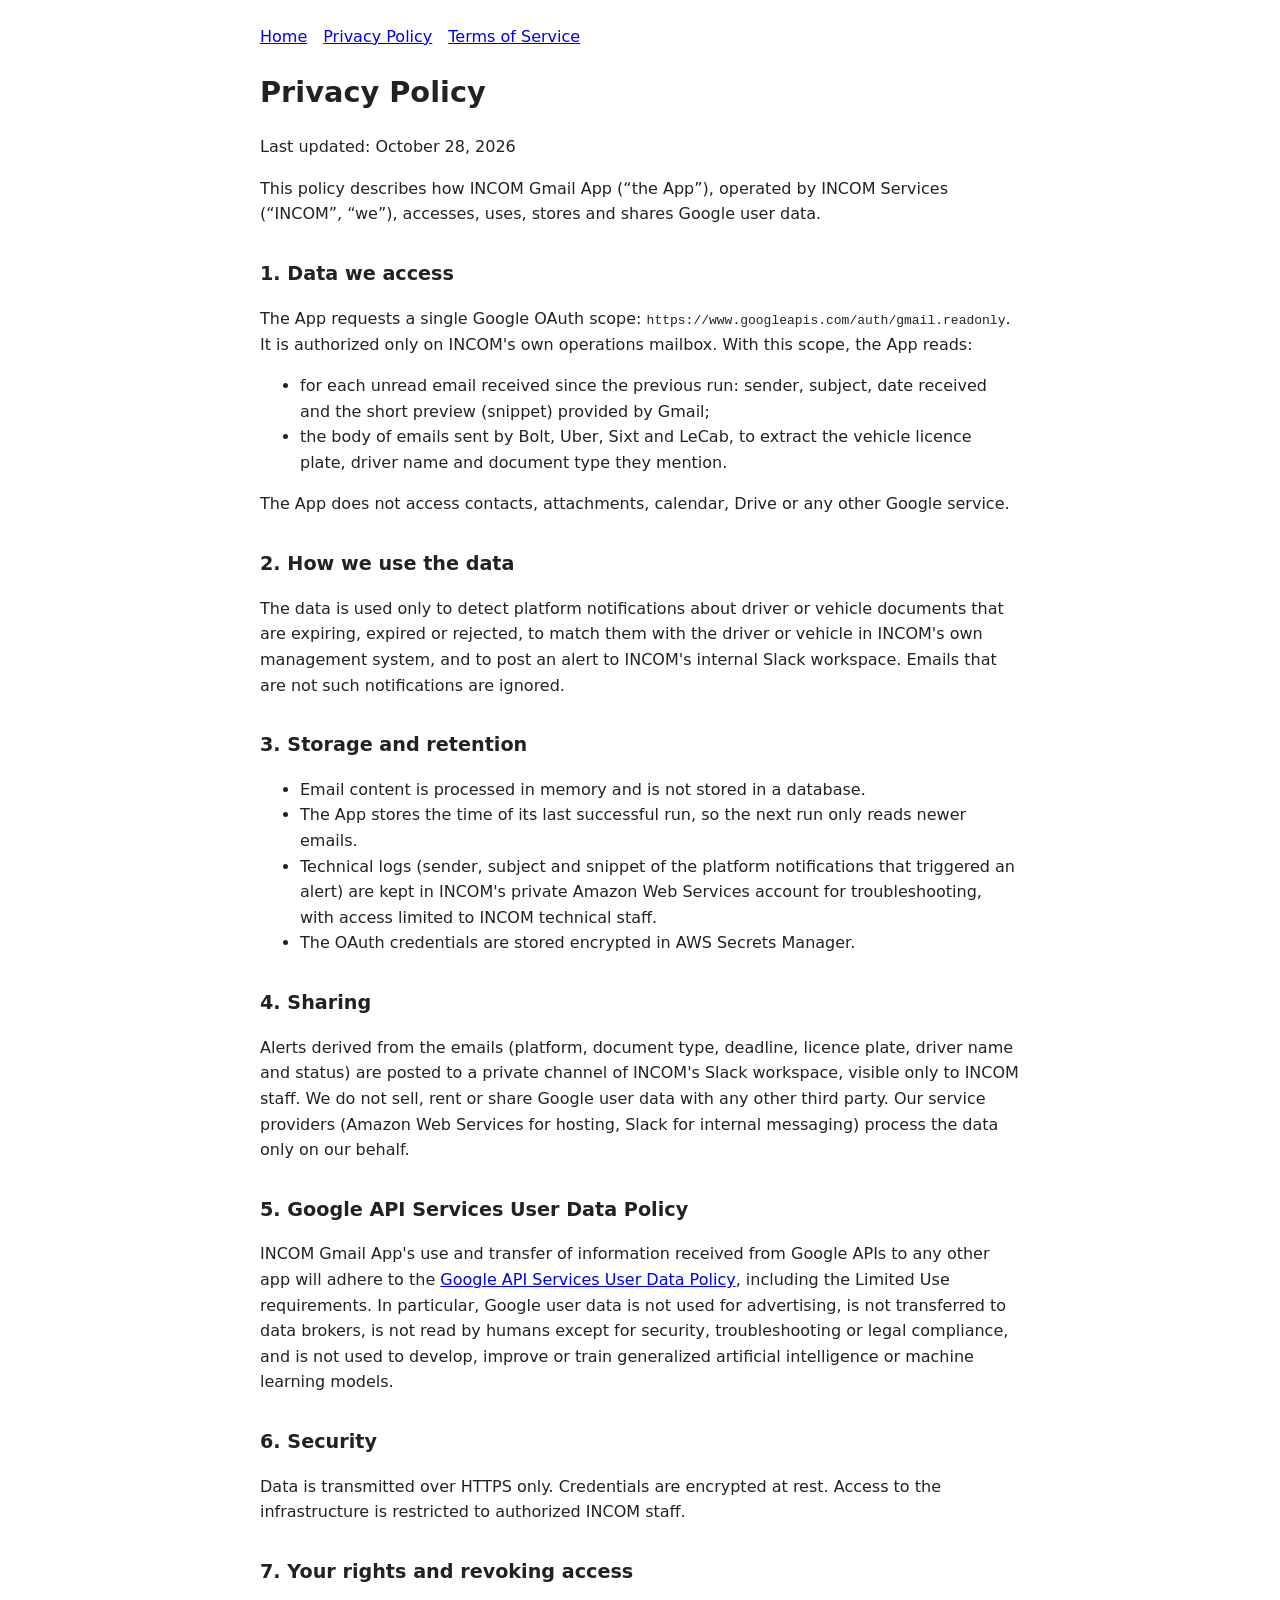
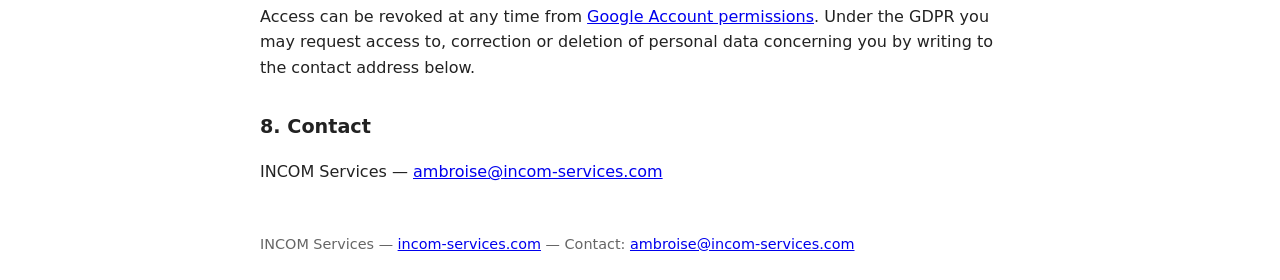
==== privacy.html @ df79249b "Add home page, privacy policy and terms of service Co-Authored-By: Claude Opus 5.5 <noreply@anthropi" ====
<!doctype html>
<html lang="en">
<head>
<meta charset="utf-8">
<meta name="viewport" content="width=device-width, initial-scale=1">
<title>Privacy Policy — INCOM Gmail App</title>
<link rel="stylesheet" href="style.css">
</head>
<body>
<nav><a href="./">Home</a><a href="privacy.html">Privacy Policy</a><a href="terms.html">Terms of Service</a></nav>
<h1>Privacy Policy</h1>
<p>Last updated: October 28, 2026</p>
<p>This policy describes how INCOM Gmail App (“the App”), operated by INCOM Services (“INCOM”, “we”), accesses, uses, stores and shares Google user data.</p>

<h2>1. Data we access</h2>
<p>The App requests a single Google OAuth scope: <code>https://www.googleapis.com/auth/gmail.readonly</code>. It is authorized only on INCOM's own operations mailbox. With this scope, the App reads:</p>
<ul>
  <li>for each unread email received since the previous run: sender, subject, date received and the short preview (snippet) provided by Gmail;</li>
  <li>the body of emails sent by Bolt, Uber, Sixt and LeCab, to extract the vehicle licence plate, driver name and document type they mention.</li>
</ul>
<p>The App does not access contacts, attachments, calendar, Drive or any other Google service.</p>

<h2>2. How we use the data</h2>
<p>The data is used only to detect platform notifications about driver or vehicle documents that are expiring, expired or rejected, to match them with the driver or vehicle in INCOM's own management system, and to post an alert to INCOM's internal Slack workspace. Emails that are not such notifications are ignored.</p>

<h2>3. Storage and retention</h2>
<ul>
  <li>Email content is processed in memory and is not stored in a database.</li>
  <li>The App stores the time of its last successful run, so the next run only reads newer emails.</li>
  <li>Technical logs (sender, subject and snippet of the platform notifications that triggered an alert) are kept in INCOM's private Amazon Web Services account for troubleshooting, with access limited to INCOM technical staff.</li>
  <li>The OAuth credentials are stored encrypted in AWS Secrets Manager.</li>
</ul>

<h2>4. Sharing</h2>
<p>Alerts derived from the emails (platform, document type, deadline, licence plate, driver name and status) are posted to a private channel of INCOM's Slack workspace, visible only to INCOM staff. We do not sell, rent or share Google user data with any other third party. Our service providers (Amazon Web Services for hosting, Slack for internal messaging) process the data only on our behalf.</p>

<h2>5. Google API Services User Data Policy</h2>
<p>INCOM Gmail App's use and transfer of information received from Google APIs to any other app will adhere to the <a href="https://developers.google.com/terms/api-services-user-data-policy">Google API Services User Data Policy</a>, including the Limited Use requirements. In particular, Google user data is not used for advertising, is not transferred to data brokers, is not read by humans except for security, troubleshooting or legal compliance, and is not used to develop, improve or train generalized artificial intelligence or machine learning models.</p>

<h2>6. Security</h2>
<p>Data is transmitted over HTTPS only. Credentials are encrypted at rest. Access to the infrastructure is restricted to authorized INCOM staff.</p>

<h2>7. Your rights and revoking access</h2>
<p>Access can be revoked at any time from <a href="https://myaccount.google.com/permissions">Google Account permissions</a>. Under the GDPR you may request access to, correction or deletion of personal data concerning you by writing to the contact address below.</p>

<h2>8. Contact</h2>
<p>INCOM Services — <a href="mailto:ambroise@incom-services.com">ambroise@incom-services.com</a></p>
<footer>INCOM Services — <a href="https://incom-services.com">incom-services.com</a> — Contact: <a href="mailto:ambroise@incom-services.com">ambroise@incom-services.com</a></footer>
</body></html>
---- style.css ----
body { font-family: system-ui, sans-serif; max-width: 760px; margin: 0 auto; padding: 24px 16px; line-height: 1.6; color: #222; background: #fff; }
nav a { margin-right: 16px; }
h1 { font-size: 1.8rem; }
h2 { font-size: 1.2rem; margin-top: 2rem; }
footer { margin-top: 3rem; font-size: .9rem; color: #666; }
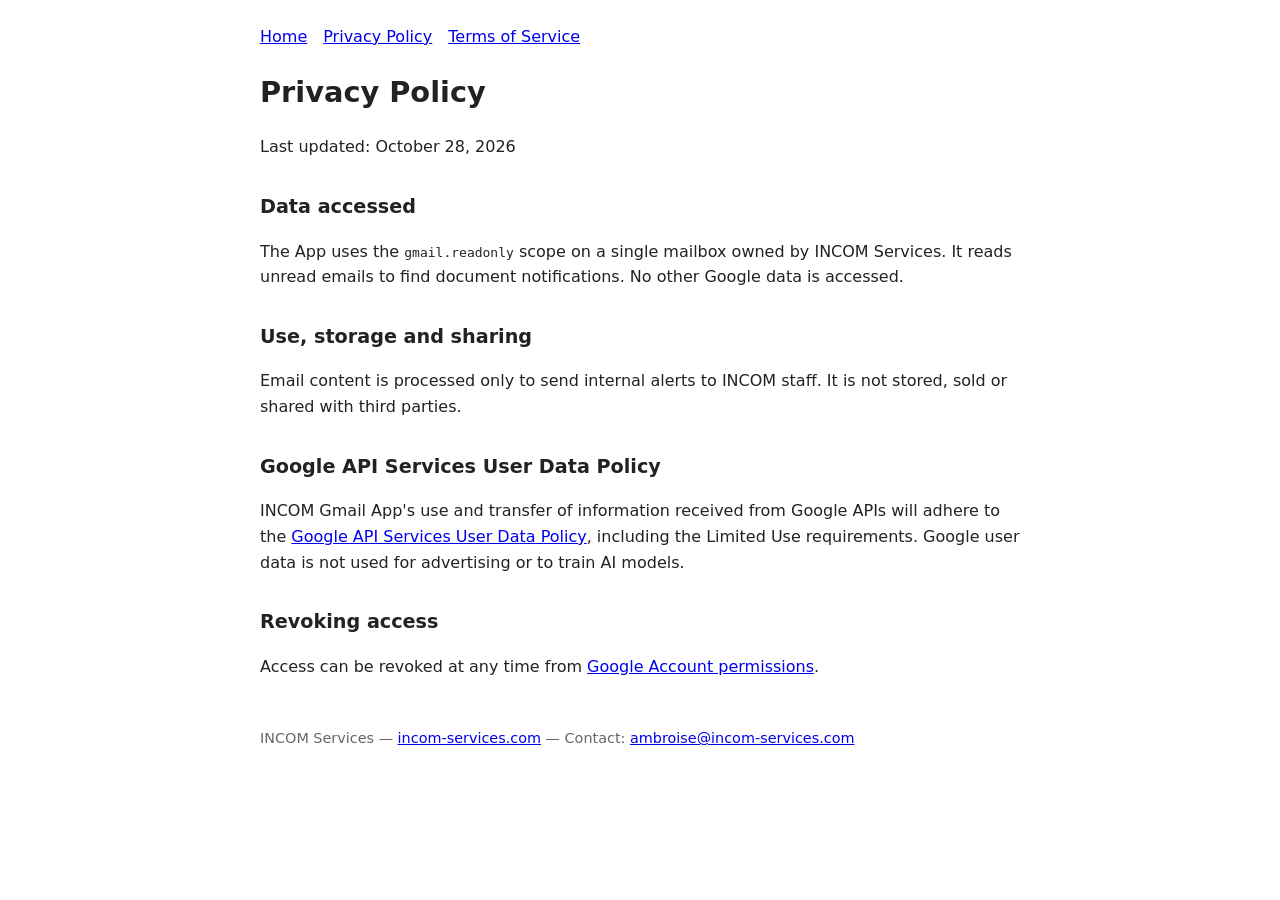
==== commit 5e84eb5e: "Shorten home, privacy and terms pages Co-Authored-By: Claude Opus 5.5 <noreply@anthropic.com>" ====
--- a/privacy.html
+++ b/privacy.html
@@ -10,40 +10,17 @@
 <nav><a href="./">Home</a><a href="privacy.html">Privacy Policy</a><a href="terms.html">Terms of Service</a></nav>
 <h1>Privacy Policy</h1>
 <p>Last updated: October 28, 2026</p>
-<p>This policy describes how INCOM Gmail App (“the App”), operated by INCOM Services (“INCOM”, “we”), accesses, uses, stores and shares Google user data.</p>
 
-<h2>1. Data we access</h2>
-<p>The App requests a single Google OAuth scope: <code>https://www.googleapis.com/auth/gmail.readonly</code>. It is authorized only on INCOM's own operations mailbox. With this scope, the App reads:</p>
-<ul>
-  <li>for each unread email received since the previous run: sender, subject, date received and the short preview (snippet) provided by Gmail;</li>
-  <li>the body of emails sent by Bolt, Uber, Sixt and LeCab, to extract the vehicle licence plate, driver name and document type they mention.</li>
-</ul>
-<p>The App does not access contacts, attachments, calendar, Drive or any other Google service.</p>
+<h2>Data accessed</h2>
+<p>The App uses the <code>gmail.readonly</code> scope on a single mailbox owned by INCOM Services. It reads unread emails to find document notifications. No other Google data is accessed.</p>
 
-<h2>2. How we use the data</h2>
-<p>The data is used only to detect platform notifications about driver or vehicle documents that are expiring, expired or rejected, to match them with the driver or vehicle in INCOM's own management system, and to post an alert to INCOM's internal Slack workspace. Emails that are not such notifications are ignored.</p>
+<h2>Use, storage and sharing</h2>
+<p>Email content is processed only to send internal alerts to INCOM staff. It is not stored, sold or shared with third parties.</p>
 
-<h2>3. Storage and retention</h2>
-<ul>
-  <li>Email content is processed in memory and is not stored in a database.</li>
-  <li>The App stores the time of its last successful run, so the next run only reads newer emails.</li>
-  <li>Technical logs (sender, subject and snippet of the platform notifications that triggered an alert) are kept in INCOM's private Amazon Web Services account for troubleshooting, with access limited to INCOM technical staff.</li>
-  <li>The OAuth credentials are stored encrypted in AWS Secrets Manager.</li>
-</ul>
+<h2>Google API Services User Data Policy</h2>
+<p>INCOM Gmail App's use and transfer of information received from Google APIs will adhere to the <a href="https://developers.google.com/terms/api-services-user-data-policy">Google API Services User Data Policy</a>, including the Limited Use requirements. Google user data is not used for advertising or to train AI models.</p>
 
-<h2>4. Sharing</h2>
-<p>Alerts derived from the emails (platform, document type, deadline, licence plate, driver name and status) are posted to a private channel of INCOM's Slack workspace, visible only to INCOM staff. We do not sell, rent or share Google user data with any other third party. Our service providers (Amazon Web Services for hosting, Slack for internal messaging) process the data only on our behalf.</p>
-
-<h2>5. Google API Services User Data Policy</h2>
-<p>INCOM Gmail App's use and transfer of information received from Google APIs to any other app will adhere to the <a href="https://developers.google.com/terms/api-services-user-data-policy">Google API Services User Data Policy</a>, including the Limited Use requirements. In particular, Google user data is not used for advertising, is not transferred to data brokers, is not read by humans except for security, troubleshooting or legal compliance, and is not used to develop, improve or train generalized artificial intelligence or machine learning models.</p>
-
-<h2>6. Security</h2>
-<p>Data is transmitted over HTTPS only. Credentials are encrypted at rest. Access to the infrastructure is restricted to authorized INCOM staff.</p>
-
-<h2>7. Your rights and revoking access</h2>
-<p>Access can be revoked at any time from <a href="https://myaccount.google.com/permissions">Google Account permissions</a>. Under the GDPR you may request access to, correction or deletion of personal data concerning you by writing to the contact address below.</p>
-
-<h2>8. Contact</h2>
-<p>INCOM Services — <a href="mailto:ambroise@incom-services.com">ambroise@incom-services.com</a></p>
+<h2>Revoking access</h2>
+<p>Access can be revoked at any time from <a href="https://myaccount.google.com/permissions">Google Account permissions</a>.</p>
 <footer>INCOM Services — <a href="https://incom-services.com">incom-services.com</a> — Contact: <a href="mailto:ambroise@incom-services.com">ambroise@incom-services.com</a></footer>
 </body></html>
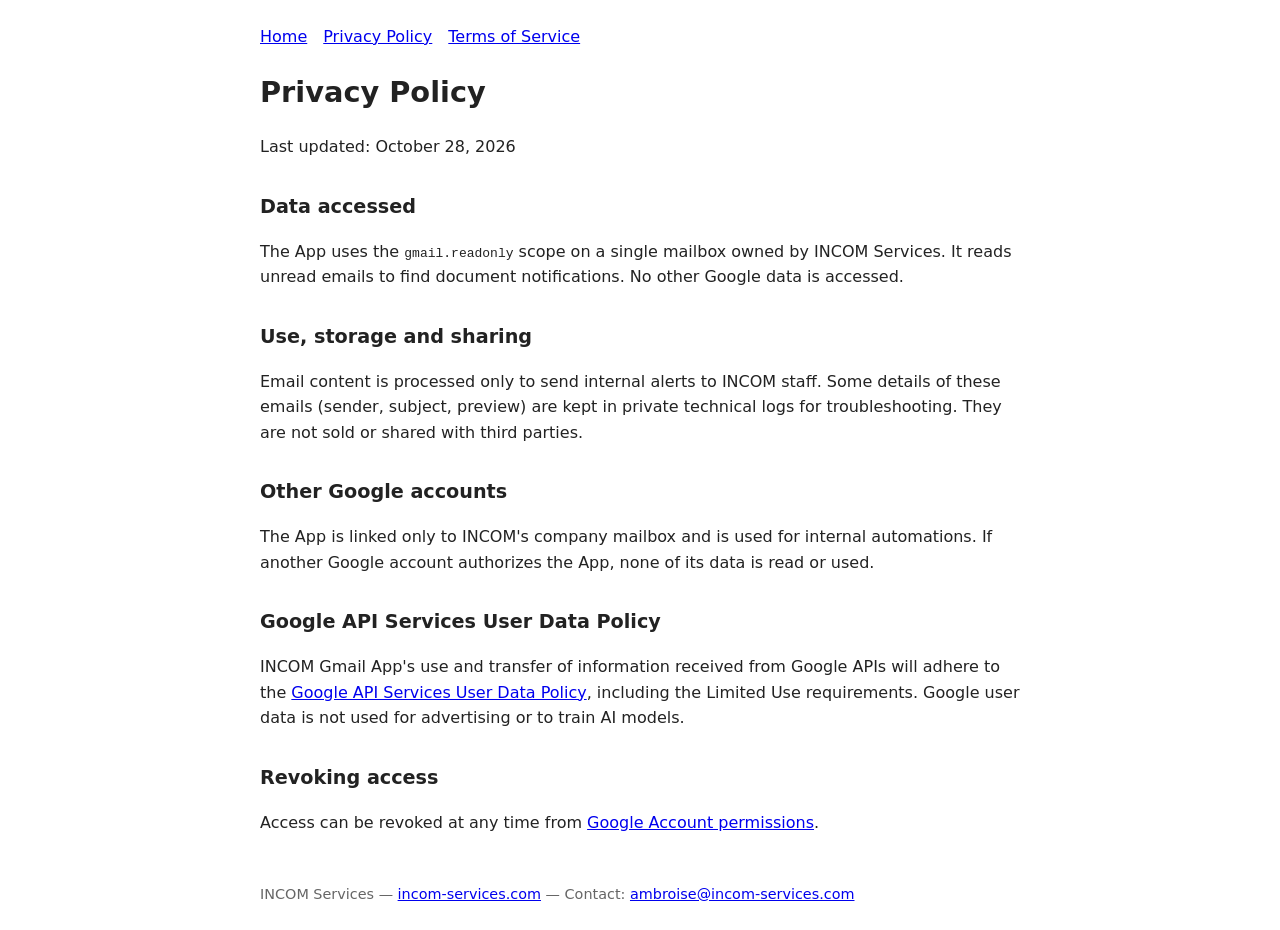
==== commit 983401b1: "Mention technical logs and other Google accounts in privacy policy Co-Authored-By: Claude Opus 5.5 <" ====
--- a/privacy.html
+++ b/privacy.html
@@ -15,7 +15,10 @@
 <p>The App uses the <code>gmail.readonly</code> scope on a single mailbox owned by INCOM Services. It reads unread emails to find document notifications. No other Google data is accessed.</p>
 
 <h2>Use, storage and sharing</h2>
-<p>Email content is processed only to send internal alerts to INCOM staff. It is not stored, sold or shared with third parties.</p>
+<p>Email content is processed only to send internal alerts to INCOM staff. Some details of these emails (sender, subject, preview) are kept in private technical logs for troubleshooting. They are not sold or shared with third parties.</p>
+
+<h2>Other Google accounts</h2>
+<p>The App is linked only to INCOM's company mailbox and is used for internal automations. If another Google account authorizes the App, none of its data is read or used.</p>
 
 <h2>Google API Services User Data Policy</h2>
 <p>INCOM Gmail App's use and transfer of information received from Google APIs will adhere to the <a href="https://developers.google.com/terms/api-services-user-data-policy">Google API Services User Data Policy</a>, including the Limited Use requirements. Google user data is not used for advertising or to train AI models.</p>
